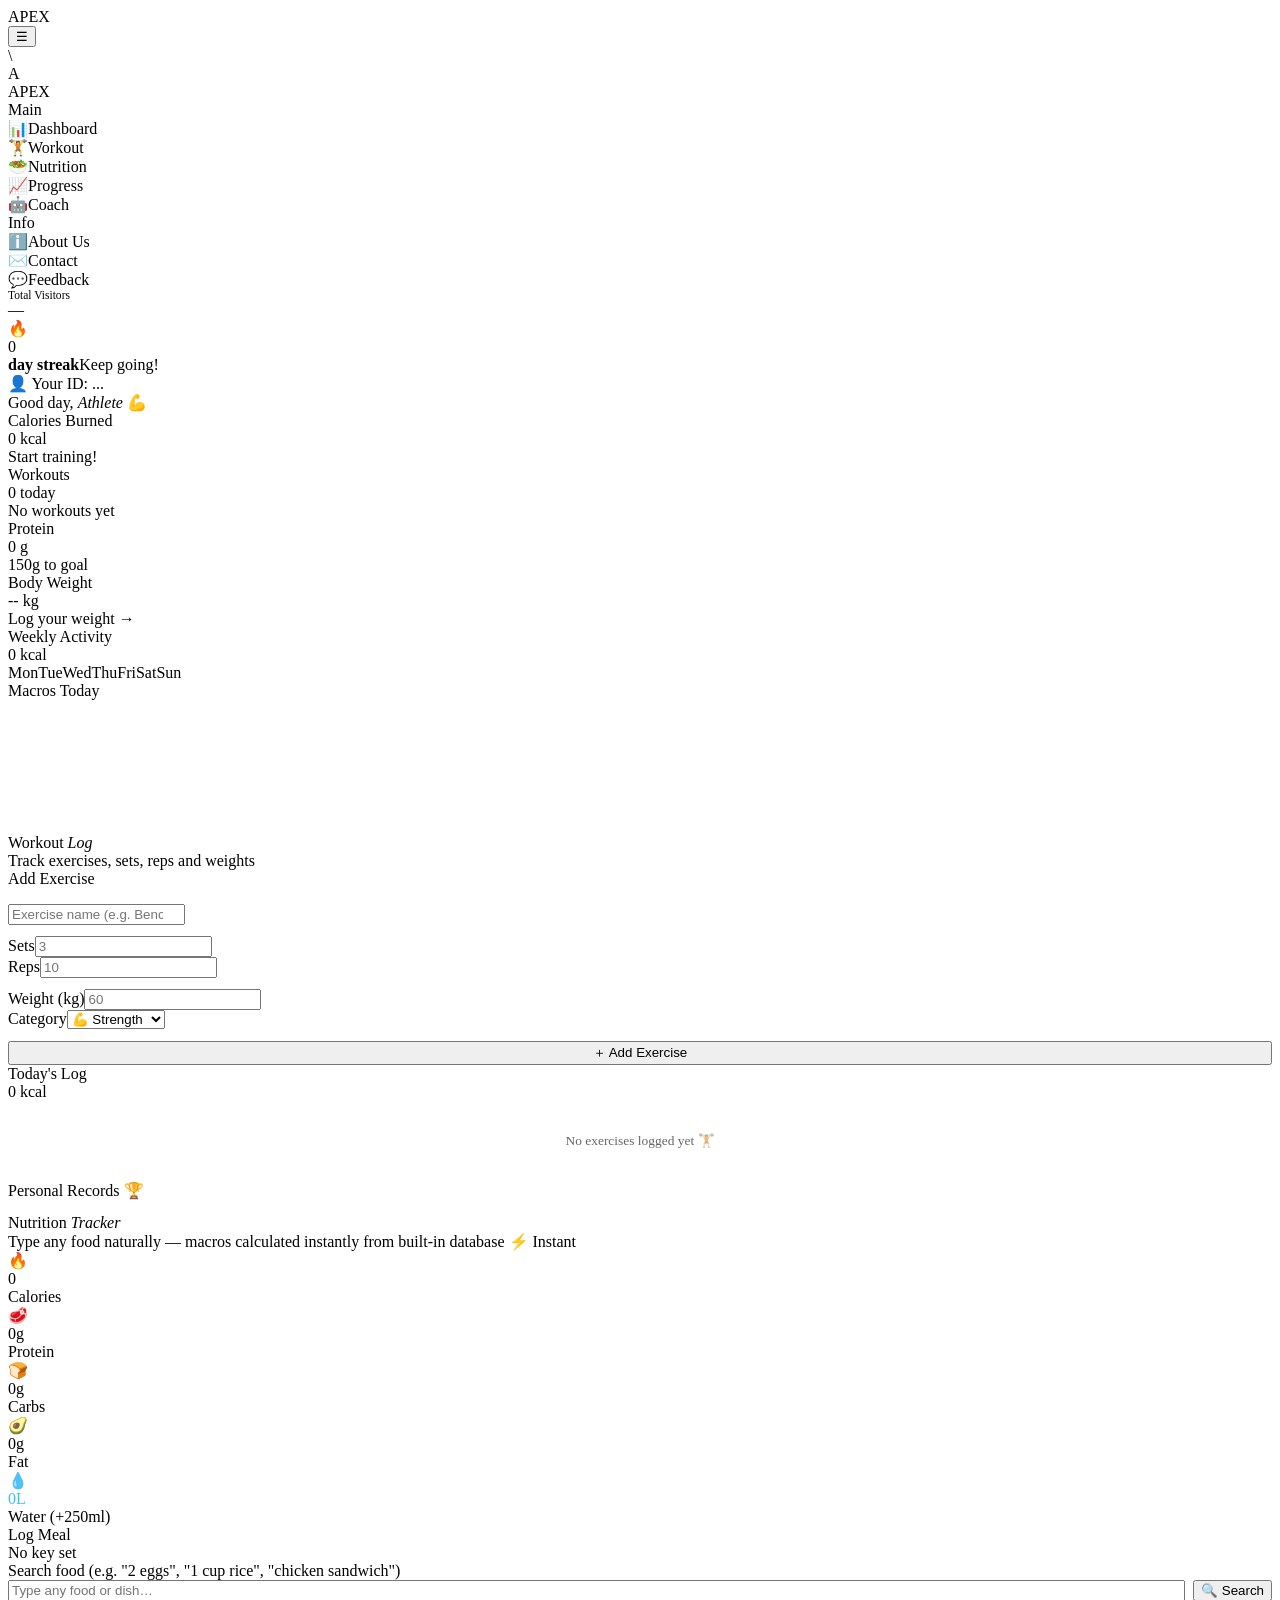
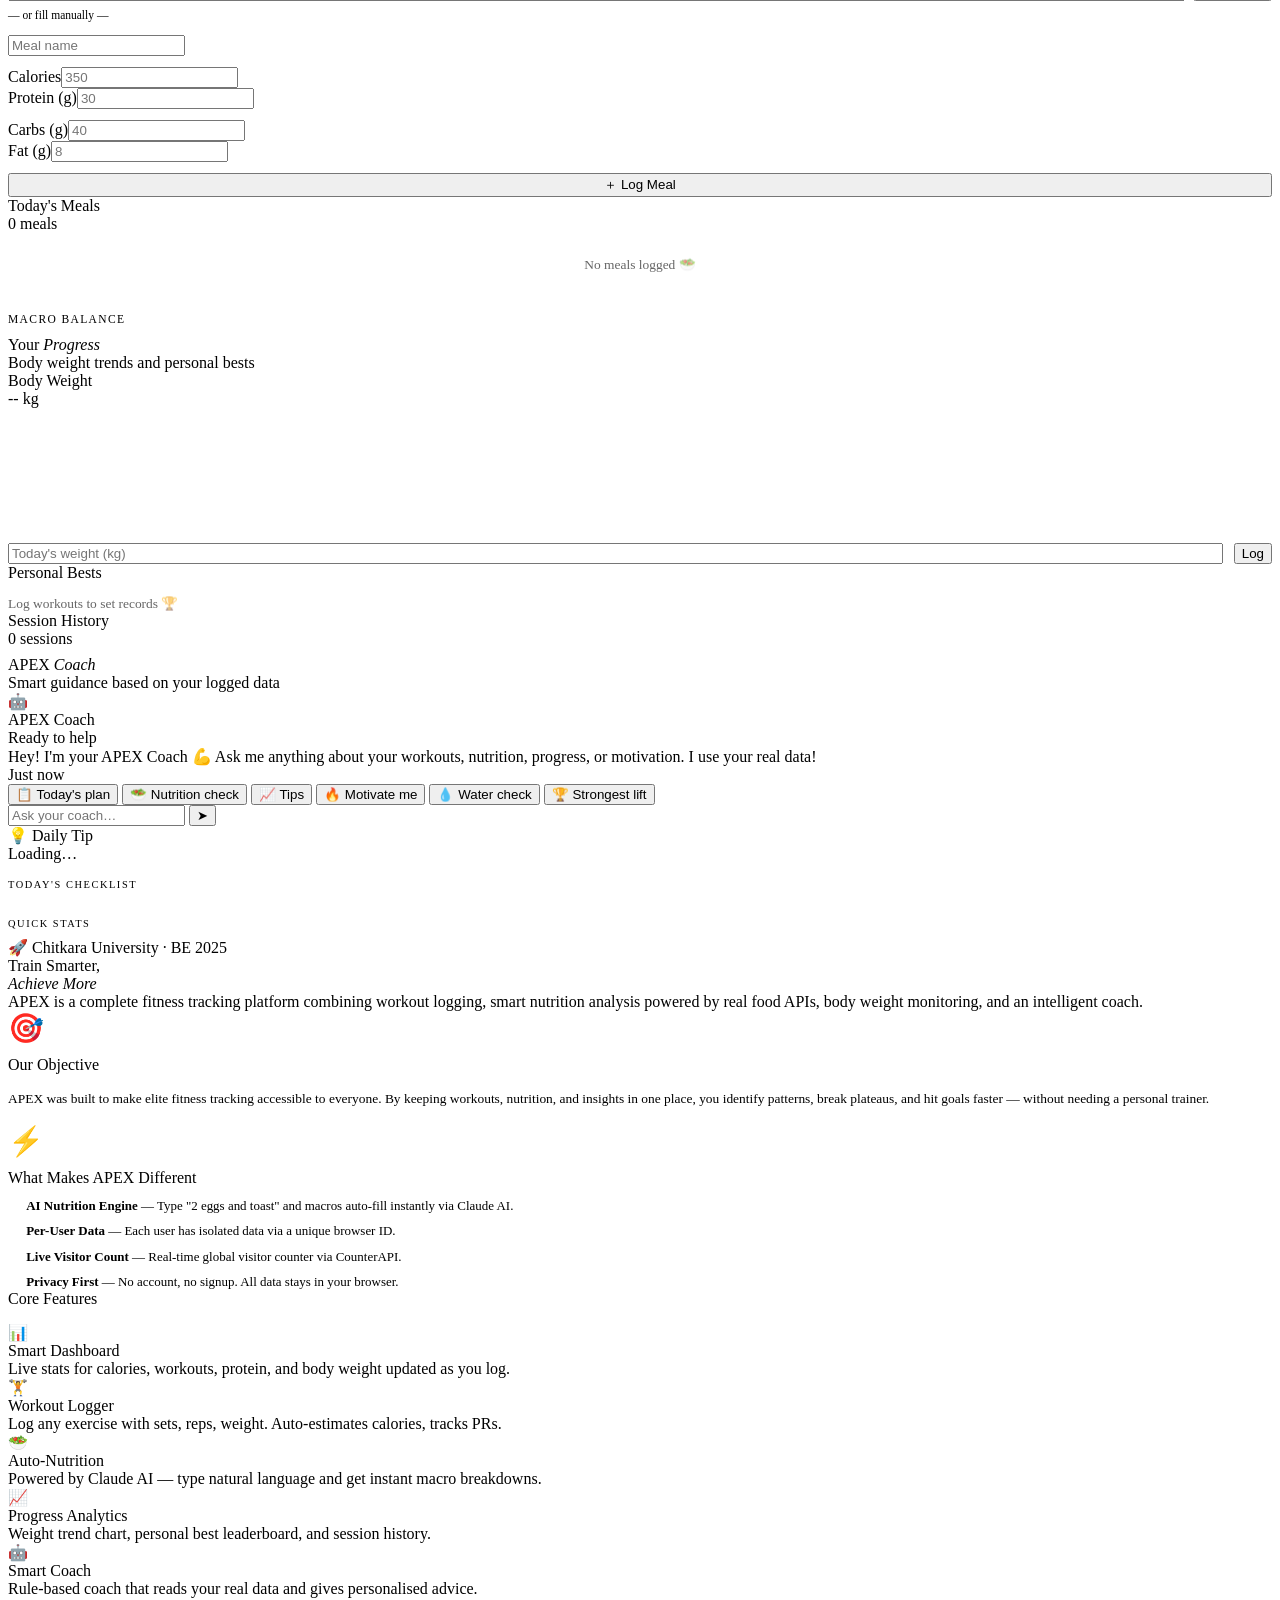
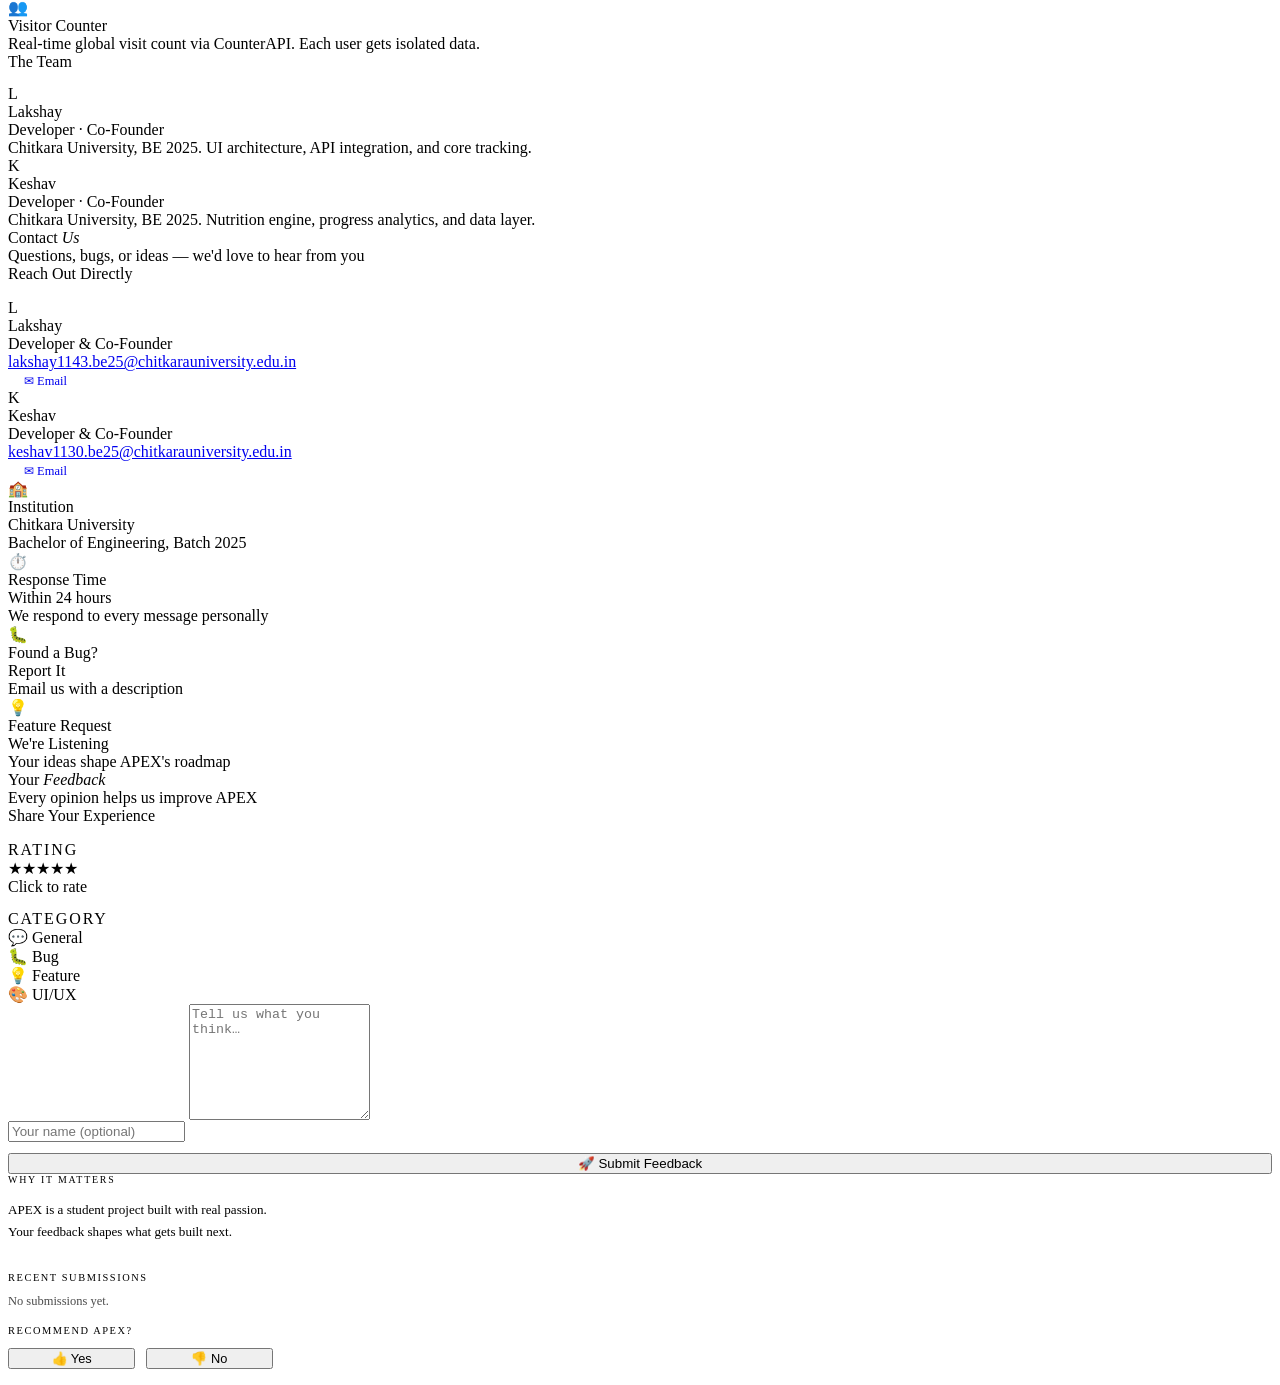
==== Apex.html @ 49a8b112 "Create Apex.html" ====
<!DOCTYPE html>
<html lang="en">

<head>
  <meta charset="UTF-8">
  <meta name="viewport" content="width=device-width,initial-scale=1.0">
  <title>APEX — Fitness Tracker</title>
  <link
    href="https://fonts.googleapis.com/css2?family=Syne:wght@700;800&family=Outfit:wght@300;400;500;600&display=swap"
    rel="stylesheet">
  <link rel="stylesheet" href="style.css"> 
</head>

<body>

  <div class="mob-bar">
    <div class="mob-logo">APEX</div>
    <button class="mob-btn" onclick="toggleSb()">☰</button>
  </div>
  <div class="overlay" id="overlay" onclick="toggleSb()"></div>

  <div class="app">
    <aside class="sb" id="sb">
      <div class="logo">
        \
        <div class="logo-box">A</div>
        <div class="logo-txt">APEX</div>
      </div>

      <div class="nav-grp">
        <div class="nav-lbl">Main</div>
        <div class="ni on" onclick="go('dash',this)"><span class="ni-ico">📊</span>Dashboard</div>
        <div class="ni" onclick="go('workout',this)"><span class="ni-ico">🏋️</span>Workout</div>
        <div class="ni" onclick="go('nutrition',this)"><span class="ni-ico">🥗</span>Nutrition</div>
        <div class="ni" onclick="go('progress',this)"><span class="ni-ico">📈</span>Progress</div>
        <div class="ni" onclick="go('coach',this)"><span class="ni-ico">🤖</span>Coach</div>
      </div>
      <div class="nav-grp">
        <div class="nav-lbl">Info</div>
        <div class="ni" onclick="go('about',this)"><span class="ni-ico">ℹ️</span>About Us</div>
        <div class="ni" onclick="go('contact',this)"><span class="ni-ico">✉️</span>Contact</div>
        <div class="ni" onclick="go('feedback',this)"><span class="ni-ico">💬</span>Feedback</div>
      </div>

      <div class="sb-footer">
        <!-- Visitor Counter -->
        <div class="vis-box">
          <div class="vis-dot"></div>
          <div style="flex:1;font-size:.72rem;">Total Visitors</div>
          <div class="vis-num" id="visCount">—</div>
        </div>
        <!-- Streak -->
        <div class="streak-box">
          <div>🔥</div>
          <div>
            <div class="streak-num" id="streakNum">0</div>
            <div class="streak-info"><strong>day streak</strong>Keep going!</div>
          </div>
        </div>
        <!-- User ID tag -->
        <div class="user-tag">👤 Your ID: <span id="userIdTag">...</span></div>
      </div>
    </aside>

    <main class="main">

      <!-- ═══════ DASHBOARD ═══════ -->
      <div class="page on" id="pg-dash">
        <div class="pg-title">Good day, <em>Athlete</em> 💪</div>
        <div class="pg-sub" id="dashDate"></div>
        <div class="stats4">
          <div class="sc">
            <div class="sc-lbl">Calories Burned</div>
            <div class="sc-val" id="sc-cal">0<span class="u"> kcal</span></div>
            <div class="sc-note" id="sc-cal-n">Start training!</div>
          </div>
          <div class="sc">
            <div class="sc-lbl">Workouts</div>
            <div class="sc-val" id="sc-wo">0<span class="u"> today</span></div>
            <div class="sc-note" id="sc-wo-n">No workouts yet</div>
          </div>
          <div class="sc">
            <div class="sc-lbl">Protein</div>
            <div class="sc-val" id="sc-prot">0<span class="u"> g</span></div>
            <div class="sc-note" id="sc-prot-n">150g to goal</div>
          </div>
          <div class="sc">
            <div class="sc-lbl">Body Weight</div>
            <div class="sc-val" id="sc-bw">--<span class="u"> kg</span></div>
            <div class="sc-note">Log your weight →</div>
          </div>
        </div>
        <div class="dash2">
          <div class="card">
            <div class="sec-hd">
              <div class="sec-title">Weekly Activity</div><span class="badge" id="weekTotal">0 kcal</span>
            </div>
            <div class="bars" id="weekBars"></div>
            <div class="day-row">
              <span>Mon</span><span>Tue</span><span>Wed</span><span>Thu</span><span>Fri</span><span>Sat</span><span>Sun</span>
            </div>
          </div>
          <div class="card">
            <div class="sec-title" style="margin-bottom:.75rem;">Macros Today</div>
            <div style="display:flex;justify-content:center;"><svg id="macroRing" width="110" height="110"
                viewBox="0 0 110 110"></svg></div>
            <div id="ringLabels" style="margin-top:.75rem;"></div>
          </div>
        </div>
      </div>

      <!-- ═══════ WORKOUT ═══════ -->
      <div class="page" id="pg-workout">
        <div class="pg-title">Workout <em>Log</em></div>
        <div class="pg-sub">Track exercises, sets, reps and weights</div>
        <div class="wg">
          <div class="card">
            <div class="sec-title" style="margin-bottom:1rem;">Add Exercise</div>
            <input class="inp" id="exName" placeholder="Exercise name (e.g. Bench Press)" list="exL"
              style="margin-bottom:.7rem;">
            <datalist id="exL">
              <option value="Bench Press">
              <option value="Squat">
              <option value="Deadlift">
              <option value="Pull-Up">
              <option value="Push-Up">
              <option value="Shoulder Press">
              <option value="Barbell Row">
              <option value="Running">
              <option value="Cycling">
              <option value="Plank">
            </datalist>
            <div class="g2" style="margin-bottom:.7rem;">
              <div><label class="lbl">Sets</label><input class="inp" id="exSets" type="number" placeholder="3" min="1">
              </div>
              <div><label class="lbl">Reps</label><input class="inp" id="exReps" type="number" placeholder="10" min="1">
              </div>
            </div>
            <div class="g2" style="margin-bottom:.7rem;">
              <div><label class="lbl">Weight (kg)</label><input class="inp" id="exWt" type="number" placeholder="60"
                  min="0" step=".5"></div>
              <div><label class="lbl">Category</label><select class="inp" id="exCat">
                  <option>💪 Strength</option>
                  <option>🏃 Cardio</option>
                  <option>🧘 Flexibility</option>
                  <option>⚡ HIIT</option>
                </select></div>
            </div>
            <button class="btn" onclick="addEx()" style="width:100%;justify-content:center;">＋ Add Exercise</button>
          </div>
          <div class="card">
            <div class="sec-hd">
              <div class="sec-title">Today's Log</div><span class="badge" id="calBurn">0 kcal</span>
            </div>
            <div id="exList">
              <div style="color:var(--mut);font-size:.84rem;text-align:center;padding:2rem 0;opacity:.6;">No exercises
                logged yet 🏋️</div>
            </div>
          </div>
        </div>
        <div class="card">
          <div class="sec-title" style="margin-bottom:.875rem;">Personal Records 🏆</div>
          <div id="prGrid" style="display:grid;grid-template-columns:repeat(auto-fill,minmax(130px,1fr));gap:.7rem;">
          </div>
        </div>
      </div>

      <!-- ═══════ NUTRITION ═══════ -->
      <div class="page" id="pg-nutrition">
        <div class="pg-title">Nutrition <em>Tracker</em></div>
        <div class="pg-sub">Type any food naturally — macros calculated instantly from built-in database <span class="api-badge">⚡ Instant</span></div>



        <div class="nut5">
          <div class="nc">
            <div class="nc-ico">🔥</div>
            <div class="nc-v" id="nutCal" style="color:var(--amb);">0</div>
            <div class="nc-l">Calories</div>
          </div>
          <div class="nc">
            <div class="nc-ico">🥩</div>
            <div class="nc-v" id="nutProt" style="color:var(--grn);">0g</div>
            <div class="nc-l">Protein</div>
          </div>
          <div class="nc">
            <div class="nc-ico">🍞</div>
            <div class="nc-v" id="nutCarb" style="color:var(--ora);">0g</div>
            <div class="nc-l">Carbs</div>
          </div>
          <div class="nc">
            <div class="nc-ico">🥑</div>
            <div class="nc-v" id="nutFat" style="color:var(--amb);">0g</div>
            <div class="nc-l">Fat</div>
          </div>
          <div class="nc" style="cursor:pointer;" onclick="addWater()">
            <div class="nc-ico">💧</div>
            <div class="nc-v" id="nutWater" style="color:#38bdf8;">0L</div>
            <div class="nc-l">Water (+250ml)</div>
          </div>
        </div>

        <div class="ng2">
          <div class="card">
            <div class="sec-hd">
              <div class="sec-title">Log Meal</div><span class="badge" id="nutApiStatus">No key set</span>
            </div>

            <!-- Food search (uses API) -->
            <div class="food-search-box">
              <label class="lbl">Search food (e.g. "2 eggs", "1 cup rice", "chicken sandwich")</label>
              <div style="display:flex;gap:.5rem;">
                <input class="inp" id="foodQuery" placeholder="Type any food or dish…"
                  onkeydown="if(event.key==='Enter')searchFood()" style="flex:1;">
                <button class="btn" id="searchBtn" onclick="searchFood()" style="white-space:nowrap;">🔍 Search</button>
              </div>
              <div class="food-results" id="foodResults"></div>
            </div>

            <div style="font-size:.72rem;color:var(--mut);margin:.5rem 0 .875rem;">— or fill manually —</div>

            <input class="inp" id="mealName" placeholder="Meal name" style="margin-bottom:.7rem;" list="mealL">
            <datalist id="mealL">
              <option value="Chicken & Rice">
              <option value="Oatmeal">
              <option value="Protein Shake">
              <option value="Eggs & Toast">
              <option value="Salad">
            </datalist>
            <div class="g2" style="margin-bottom:.7rem;">
              <div><label class="lbl">Calories</label><input class="inp" id="mealCal" type="number" placeholder="350">
              </div>
              <div><label class="lbl">Protein (g)</label><input class="inp" id="mealProt" type="number"
                  placeholder="30"></div>
            </div>
            <div class="g2" style="margin-bottom:.7rem;">
              <div><label class="lbl">Carbs (g)</label><input class="inp" id="mealCarb" type="number" placeholder="40">
              </div>
              <div><label class="lbl">Fat (g)</label><input class="inp" id="mealFat" type="number" placeholder="8">
              </div>
            </div>
            <button class="btn" onclick="addMeal()" style="width:100%;justify-content:center;">＋ Log Meal</button>
          </div>

          <div class="card">
            <div class="sec-hd">
              <div class="sec-title">Today's Meals</div><span class="badge" id="mealCount">0 meals</span>
            </div>
            <div id="mealList">
              <div style="color:var(--mut);font-size:.84rem;opacity:.6;text-align:center;padding:1.5rem 0;">No meals
                logged 🥗</div>
            </div>
            <div style="margin-top:1rem;">
              <div
                style="font-size:.72rem;color:var(--mut);text-transform:uppercase;letter-spacing:.12em;margin-bottom:.65rem;">
                Macro Balance</div>
              <div id="macroBars"></div>
            </div>
          </div>
        </div>
      </div>

      <!-- ═══════ PROGRESS ═══════ -->
      <div class="page" id="pg-progress">
        <div class="pg-title">Your <em>Progress</em></div>
        <div class="pg-sub">Body weight trends and personal bests</div>
        <div class="pg2">
          <div class="card">
            <div class="sec-hd">
              <div class="sec-title">Body Weight</div><span class="badge" id="bwBadge">-- kg</span>
            </div>
            <svg id="wSvg" viewBox="0 0 360 120" style="width:100%;height:120px;" preserveAspectRatio="none"></svg>
            <div style="display:flex;gap:.7rem;margin-top:.7rem;">
              <input class="inp" id="bwInp" type="number" placeholder="Today's weight (kg)" step=".1" min="30" max="300"
                style="flex:1;">
              <button class="btn" onclick="logW()">Log</button>
            </div>
          </div>
          <div class="card">
            <div class="sec-title" style="margin-bottom:.875rem;">Personal Bests</div>
            <div id="pbList">
              <div style="color:var(--mut);font-size:.84rem;opacity:.6;">Log workouts to set records 🏆</div>
            </div>
          </div>
        </div>
        <div class="card">
          <div class="sec-hd">
            <div class="sec-title">Session History</div><span class="badge" id="totalSess">0 sessions</span>
          </div>
          <div id="sessGrid"
            style="display:grid;grid-template-columns:repeat(auto-fill,minmax(105px,1fr));gap:.7rem;margin-top:.5rem;">
          </div>
        </div>
      </div>

      <!-- ═══════ COACH ═══════ -->
      <div class="page" id="pg-coach">
        <div class="pg-title">APEX <em>Coach</em></div>
        <div class="pg-sub">Smart guidance based on your logged data</div>
        <div class="coach-wrap">
          <div class="chat-box">
            <div class="chat-hd">
              <div class="ai-av">🤖</div>
              <div>
                <div class="ai-nm">APEX Coach</div>
                <div class="ai-st">Ready to help</div>
              </div>
            </div>
            <div class="chat-msgs" id="chatMsgs">
              <div class="msg a">
                <div class="bub">Hey! I'm your APEX Coach 💪 Ask me anything about your workouts, nutrition, progress,
                  or motivation. I use your real data!</div>
                <div class="msg-t">Just now</div>
              </div>
            </div>
            <div class="qps">
              <button class="qp" onclick="ask('Give me a workout plan for today')">📋 Today's plan</button>
              <button class="qp" onclick="ask('How is my nutrition today?')">🥗 Nutrition check</button>
              <button class="qp" onclick="ask('How can I improve my progress?')">📈 Tips</button>
              <button class="qp" onclick="ask('Motivate me!')">🔥 Motivate me</button>
              <button class="qp" onclick="ask('Am I drinking enough water?')">💧 Water check</button>
              <button class="qp" onclick="ask('What is my strongest exercise?')">🏆 Strongest lift</button>
            </div>
            <div class="chat-inp-row">
              <input id="chatInp" placeholder="Ask your coach…" onkeydown="if(event.key==='Enter')ask()">
              <button class="send-btn" onclick="ask()">➤</button>
            </div>
          </div>
          <div style="display:flex;flex-direction:column;gap:1rem;">
            <div class="tip-card">
              <div class="tip-lbl">💡 Daily Tip</div>
              <div class="tip-txt" id="dailyTip">Loading…</div>
            </div>
            <div class="card">
              <div
                style="font-size:.65rem;letter-spacing:.15em;color:var(--mut);text-transform:uppercase;margin-bottom:.75rem;">
                Today's Checklist</div>
              <div id="checks"></div>
            </div>
            <div class="card-sm">
              <div
                style="font-size:.65rem;letter-spacing:.15em;color:var(--mut);text-transform:uppercase;margin-bottom:.55rem;">
                Quick Stats</div>
              <div id="quickStats" style="font-size:.77rem;color:var(--mut);line-height:2.1;"></div>
            </div>
          </div>
        </div>
      </div>

      <!-- ═══════ ABOUT ═══════ -->
      <div class="page" id="pg-about">
        <div class="ah">
          <div class="ah-tag">🚀 Chitkara University · BE 2025</div>
          <div class="ah-title">Train Smarter,<br><em>Achieve More</em></div>
          <div class="ah-sub">APEX is a complete fitness tracking platform combining workout logging, smart nutrition
            analysis powered by real food APIs, body weight monitoring, and an intelligent coach.</div>
        </div>
        <div class="ab2">
          <div class="card">
            <div style="font-size:1.8rem;margin-bottom:.7rem;">🎯</div>
            <div class="sec-title" style="margin-bottom:.65rem;">Our Objective</div>
            <p style="font-size:.84rem;color:var(--mut);line-height:1.75;">APEX was built to make elite fitness tracking
              accessible to everyone. By keeping workouts, nutrition, and insights in one place, you identify patterns,
              break plateaus, and hit goals faster — without needing a personal trainer.</p>
          </div>
          <div class="card">
            <div style="font-size:1.8rem;margin-bottom:.7rem;">⚡</div>
            <div class="sec-title" style="margin-bottom:.65rem;">What Makes APEX Different</div>
            <div style="display:flex;flex-direction:column;gap:.6rem;">
              <div style="display:flex;gap:.7rem;font-size:.81rem;color:var(--mut);align-items:flex-start;">
                <div
                  style="width:7px;height:7px;border-radius:50%;background:var(--ora);margin-top:.38rem;flex-shrink:0;">
                </div>
                <div><strong style="color:var(--txt);">AI Nutrition Engine</strong> — Type "2 eggs and toast" and macros auto-fill instantly via Claude AI.</div>
              </div>
              <div style="display:flex;gap:.7rem;font-size:.81rem;color:var(--mut);align-items:flex-start;">
                <div
                  style="width:7px;height:7px;border-radius:50%;background:var(--ora);margin-top:.38rem;flex-shrink:0;">
                </div>
                <div><strong style="color:var(--txt);">Per-User Data</strong> — Each user has isolated data via a unique
                  browser ID.</div>
              </div>
              <div style="display:flex;gap:.7rem;font-size:.81rem;color:var(--mut);align-items:flex-start;">
                <div
                  style="width:7px;height:7px;border-radius:50%;background:var(--ora);margin-top:.38rem;flex-shrink:0;">
                </div>
                <div><strong style="color:var(--txt);">Live Visitor Count</strong> — Real-time global visitor counter
                  via CounterAPI.</div>
              </div>
              <div style="display:flex;gap:.7rem;font-size:.81rem;color:var(--mut);align-items:flex-start;">
                <div
                  style="width:7px;height:7px;border-radius:50%;background:var(--ora);margin-top:.38rem;flex-shrink:0;">
                </div>
                <div><strong style="color:var(--txt);">Privacy First</strong> — No account, no signup. All data stays in
                  your browser.</div>
              </div>
            </div>
          </div>
        </div>
        <div class="sec-title" style="margin-bottom:.9rem;">Core Features</div>
        <div class="feat6">
          <div class="fc">
            <div class="fc-ico">📊</div>
            <div class="fc-ttl">Smart Dashboard</div>
            <div class="fc-dsc">Live stats for calories, workouts, protein, and body weight updated as you log.</div>
          </div>
          <div class="fc">
            <div class="fc-ico">🏋️</div>
            <div class="fc-ttl">Workout Logger</div>
            <div class="fc-dsc">Log any exercise with sets, reps, weight. Auto-estimates calories, tracks PRs.</div>
          </div>
          <div class="fc">
            <div class="fc-ico">🥗</div>
            <div class="fc-ttl">Auto-Nutrition</div>
            <div class="fc-dsc">Powered by Claude AI — type natural language and get instant macro breakdowns.</div>
          </div>
          <div class="fc">
            <div class="fc-ico">📈</div>
            <div class="fc-ttl">Progress Analytics</div>
            <div class="fc-dsc">Weight trend chart, personal best leaderboard, and session history.</div>
          </div>
          <div class="fc">
            <div class="fc-ico">🤖</div>
            <div class="fc-ttl">Smart Coach</div>
            <div class="fc-dsc">Rule-based coach that reads your real data and gives personalised advice.</div>
          </div>
          <div class="fc">
            <div class="fc-ico">👥</div>
            <div class="fc-ttl">Visitor Counter</div>
            <div class="fc-dsc">Real-time global visit count via CounterAPI. Each user gets isolated data.</div>
          </div>
        </div>
        <div class="sec-title" style="margin-bottom:.9rem;">The Team</div>
        <div class="team2">
          <div class="tc">
            <div class="tc-av" style="background:var(--ora);">L</div>
            <div class="tc-nm">Lakshay</div>
            <div class="tc-role">Developer · Co-Founder</div>
            <div class="tc-desc">Chitkara University, BE 2025. UI architecture, API integration, and core tracking.
            </div>
          </div>
          <div class="tc">
            <div class="tc-av" style="background:var(--blu);">K</div>
            <div class="tc-nm">Keshav</div>
            <div class="tc-role">Developer · Co-Founder</div>
            <div class="tc-desc">Chitkara University, BE 2025. Nutrition engine, progress analytics, and data layer.
            </div>
          </div>
        </div>
      </div>

      <!-- ═══════ CONTACT ═══════ -->
      <div class="page" id="pg-contact">
        <div class="pg-title">Contact <em>Us</em></div>
        <div class="pg-sub">Questions, bugs, or ideas — we'd love to hear from you</div>
        <div class="cg">
          <div class="card">
            <div class="sec-title" style="margin-bottom:1rem;">Reach Out Directly</div>
            <div class="cperson">
              <div class="c-av" style="background:var(--ora);">L</div>
              <div style="flex:1;">
                <div class="c-nm">Lakshay</div>
                <div class="c-role">Developer & Co-Founder</div><a class="c-mail"
                  href="mailto:lakshay1143.be25@chitkarauniversity.edu.in">lakshay1143.be25@chitkarauniversity.edu.in</a>
              </div>
              <a class="btn" href="mailto:lakshay1143.be25@chitkarauniversity.edu.in"
                style="text-decoration:none;font-size:.78rem;padding:.55rem 1rem;">✉ Email</a>
            </div>
            <div class="cperson">
              <div class="c-av" style="background:var(--blu);">K</div>
              <div style="flex:1;">
                <div class="c-nm">Keshav</div>
                <div class="c-role">Developer & Co-Founder</div><a class="c-mail"
                  href="mailto:keshav1130.be25@chitkarauniversity.edu.in">keshav1130.be25@chitkarauniversity.edu.in</a>
              </div>
              <a class="btn" href="mailto:keshav1130.be25@chitkarauniversity.edu.in"
                style="text-decoration:none;font-size:.78rem;padding:.55rem 1rem;">✉ Email</a>
            </div>
          </div>
          <div>
            <div class="ci-row">
              <div class="ci-ico">🏫</div>
              <div>
                <div class="ci-lbl">Institution</div>
                <div class="ci-val">Chitkara University</div>
                <div class="ci-sub">Bachelor of Engineering, Batch 2025</div>
              </div>
            </div>
            <div class="ci-row">
              <div class="ci-ico">⏱️</div>
              <div>
                <div class="ci-lbl">Response Time</div>
                <div class="ci-val">Within 24 hours</div>
                <div class="ci-sub">We respond to every message personally</div>
              </div>
            </div>
            <div class="ci-row">
              <div class="ci-ico">🐛</div>
              <div>
                <div class="ci-lbl">Found a Bug?</div>
                <div class="ci-val">Report It</div>
                <div class="ci-sub">Email us with a description</div>
              </div>
            </div>
            <div class="ci-row">
              <div class="ci-ico">💡</div>
              <div>
                <div class="ci-lbl">Feature Request</div>
                <div class="ci-val">We're Listening</div>
                <div class="ci-sub">Your ideas shape APEX's roadmap</div>
              </div>
            </div>
          </div>
        </div>
      </div>

      <!-- ═══════ FEEDBACK ═══════ -->
      <div class="page" id="pg-feedback">
        <div class="pg-title">Your <em>Feedback</em></div>
        <div class="pg-sub">Every opinion helps us improve APEX</div>
        <div class="fbl">
          <div class="card" style="flex:1;">
            <div class="sec-title" style="margin-bottom:1rem;">Share Your Experience</div>
            <label class="lbl" style="letter-spacing:.12em;text-transform:uppercase;">Rating</label>
            <div class="stars" id="starRow"><span class="star" onclick="rate(1)" data-v="1">★</span><span class="star"
                onclick="rate(2)" data-v="2">★</span><span class="star" onclick="rate(3)" data-v="3">★</span><span
                class="star" onclick="rate(4)" data-v="4">★</span><span class="star" onclick="rate(5)"
                data-v="5">★</span></div>
            <div class="s-lbl" id="rateLbl">Click to rate</div>
            <div style="height:.875rem;"></div>
            <label class="lbl" style="letter-spacing:.12em;text-transform:uppercase;">Category</label>
            <div class="chips" id="catChips">
              <div class="chip on" onclick="pickCat(this,'General')">💬 General</div>
              <div class="chip" onclick="pickCat(this,'Bug')">🐛 Bug</div>
              <div class="chip" onclick="pickCat(this,'Feature')">💡 Feature</div>
              <div class="chip" onclick="pickCat(this,'UI/UX')">🎨 UI/UX</div>
            </div>
            <input class="inp" id="fbName" placeholder="Your name (optional)" style="margin-bottom:.7rem;">
            <textarea class="inp" id="fbMsg" placeholder="Tell us what you think…"
              style="height:110px;resize:vertical;margin-bottom:1rem;"></textarea>
            <button class="btn" onclick="submitFb()" style="width:100%;justify-content:center;">🚀 Submit
              Feedback</button>
          </div>
          <div style="display:flex;flex-direction:column;gap:1rem;width:265px;flex-shrink:0;">
            <div class="card" style="background:var(--ora2);border-color:var(--ora3);">
              <div
                style="font-size:.62rem;letter-spacing:.18em;color:var(--ora);text-transform:uppercase;margin-bottom:.45rem;">
                Why It Matters</div>
              <p style="font-size:.82rem;line-height:1.7;color:var(--txt);">APEX is a student project built with real
                passion. Your feedback shapes what gets built next.</p>
            </div>
            <div class="card">
              <div
                style="font-size:.65rem;letter-spacing:.15em;color:var(--mut);text-transform:uppercase;margin-bottom:.7rem;">
                Recent Submissions</div>
              <div id="fbLog">
                <div style="color:var(--mut);font-size:.78rem;opacity:.7;">No submissions yet.</div>
              </div>
            </div>
            <div class="card">
              <div
                style="font-size:.65rem;letter-spacing:.15em;color:var(--mut);text-transform:uppercase;margin-bottom:.7rem;">
                Recommend APEX?</div>
              <div style="display:flex;gap:.65rem;"><button class="btn"
                  style="flex:1;justify-content:center;font-size:.8rem;" onclick="poll('y')">👍 Yes</button><button
                  class="btn-ghost" style="flex:1;font-size:.8rem;" onclick="poll('n')">👎 No</button></div>
              <div id="pollRes" style="margin-top:.55rem;font-size:.74rem;color:var(--mut);text-align:center;"></div>
            </div>
          </div>
        </div>
      </div>

    </main>
  </div>

  <div class="toast" id="toast"></div>

  <script src="finalproject.js"></script>
</body>

                </html>
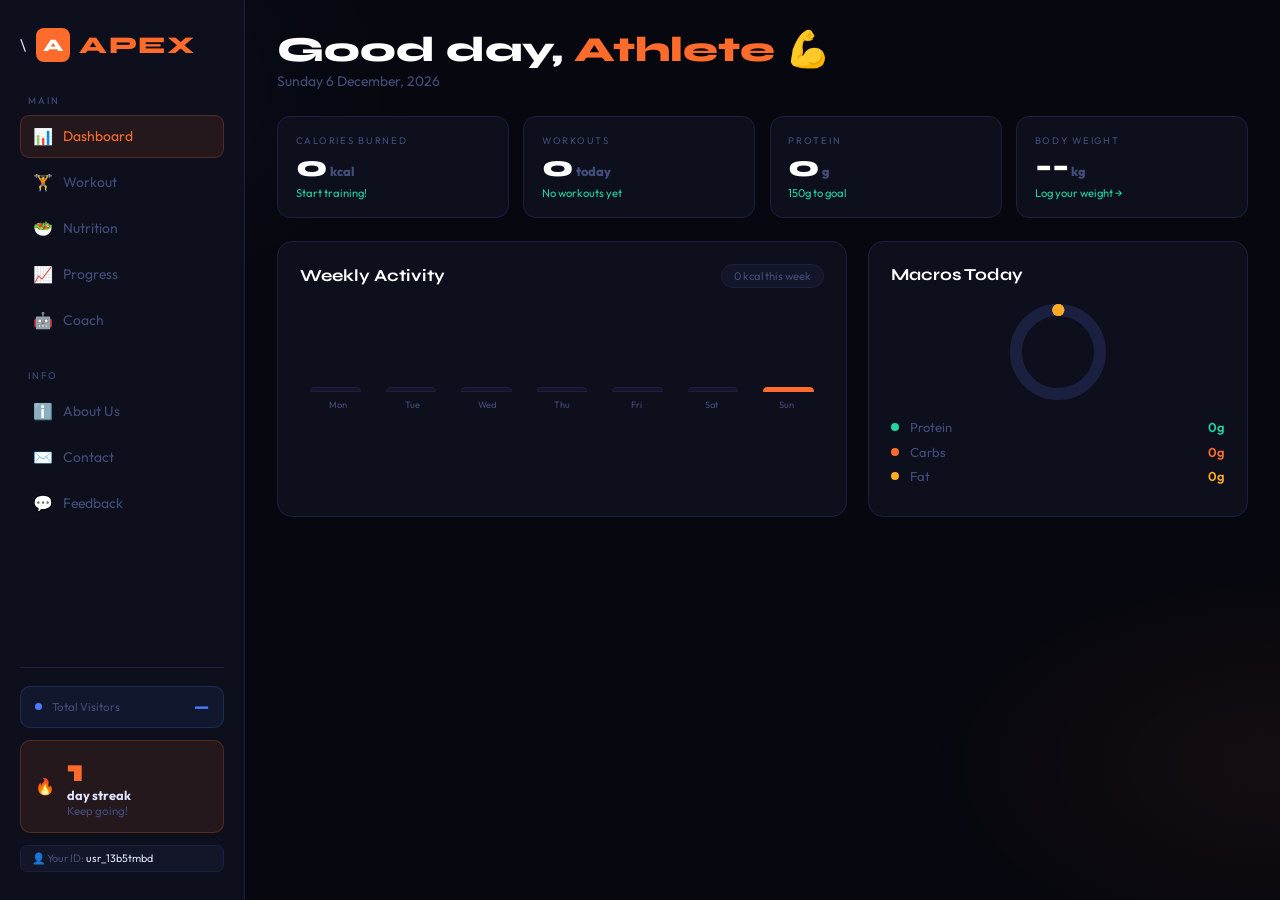
==== commit 5c0b12db: "Update Apex.html" ====
--- a/Apex.html
+++ b/Apex.html
@@ -8,7 +8,7 @@
   <link
     href="https://fonts.googleapis.com/css2?family=Syne:wght@700;800&family=Outfit:wght@300;400;500;600&display=swap"
     rel="stylesheet">
-  <link rel="stylesheet" href="style.css"> 
+  <link rel="stylesheet" href="Apex.css"> 
 </head>
 
 <body>
@@ -575,7 +575,7 @@
 
   <div class="toast" id="toast"></div>
 
-  <script src="finalproject.js"></script>
+  <script src="Apex.js"></script>
 </body>
 
                 </html>
--- a/Apex.css
+++ b/Apex.css
@@ -0,0 +1,1574 @@
+  
+    :root {
+      --bg: #07080f;
+      --s1: #0d0f1c;
+      --s2: #131628;
+      --bdr: #1c2040;
+      --ora: #ff6b2b;
+      --ora2: rgba(255, 107, 43, .1);
+      --ora3: rgba(255, 107, 43, .22);
+      --blu: #4a7cff;
+      --grn: #1fd6a0;
+      --red: #ff3d5a;
+      --amb: #ffaa22;
+      --txt: #dce4ff;
+      --mut: #434d7a;
+      --wht: #fff;
+    }
+
+    * {
+      box-sizing: border-box;
+      margin: 0;
+      padding: 0;
+    }
+
+    html {
+      scroll-behavior: smooth;
+    }
+
+    body {
+      background: var(--bg);
+      color: var(--txt);
+      font-family: 'Outfit', sans-serif;
+      min-height: 100vh;
+      overflow-x: hidden;
+    }
+
+    body::before {
+      content: '';
+      position: fixed;
+      inset: 0;
+      background: radial-gradient(ellipse 60% 50% at 0% 10%, rgba(74, 124, 255, .06), transparent 55%), radial-gradient(ellipse 50% 40% at 100% 85%, rgba(255, 107, 43, .06), transparent 55%);
+      pointer-events: none;
+      z-index: 0;
+    }
+
+    .app {
+      position: relative;
+      z-index: 1;
+      display: grid;
+      grid-template-columns: 245px 1fr;
+      min-height: 100vh;
+    }
+
+    @media(max-width:860px) {
+      .app {
+        grid-template-columns: 1fr;
+      }
+    }
+
+    .sb {
+      background: var(--s1);
+      border-right: 1px solid var(--bdr);
+      padding: 1.75rem 1.25rem;
+      display: flex;
+      flex-direction: column;
+      position: sticky;
+      top: 0;
+      height: 100vh;
+      overflow-y: auto;
+    }
+
+    .logo {
+      display: flex;
+      align-items: center;
+      gap: .6rem;
+      margin-bottom: 2rem;
+    }
+
+    .logo-box {
+      width: 34px;
+      height: 34px;
+      background: var(--ora);
+      border-radius: 8px;
+      display: flex;
+      align-items: center;
+      justify-content: center;
+      font-family: 'Syne';
+      font-size: 1.1rem;
+      font-weight: 800;
+      color: #fff;
+    }
+
+    .logo-txt {
+      font-family: 'Syne';
+      font-size: 1.5rem;
+      font-weight: 800;
+      color: var(--ora);
+      letter-spacing: .06em;
+    }
+
+    .nav-grp {
+      margin-bottom: 1.5rem;
+    }
+
+    .nav-lbl {
+      font-size: .6rem;
+      letter-spacing: .22em;
+      color: var(--mut);
+      text-transform: uppercase;
+      margin-bottom: .55rem;
+      padding-left: .5rem;
+    }
+
+    .ni {
+      display: flex;
+      align-items: center;
+      gap: .65rem;
+      padding: .65rem .75rem;
+      border-radius: 9px;
+      cursor: pointer;
+      transition: .18s;
+      font-size: .87rem;
+      color: var(--mut);
+      border: 1px solid transparent;
+      margin-bottom: .2rem;
+    }
+
+    .ni:hover {
+      background: var(--ora2);
+      color: var(--txt);
+    }
+
+    .ni.on {
+      background: var(--ora2);
+      color: var(--ora);
+      border-color: var(--ora3);
+    }
+
+    .ni-ico {
+      font-size: 1rem;
+      width: 20px;
+      text-align: center;
+    }
+
+    .sb-footer {
+      margin-top: auto;
+      padding-top: 1.1rem;
+      border-top: 1px solid var(--bdr);
+      display: flex;
+      flex-direction: column;
+      gap: .75rem;
+    }
+
+    .streak-box {
+      background: var(--ora2);
+      border: 1px solid var(--ora3);
+      border-radius: 10px;
+      padding: .875rem;
+      display: flex;
+      align-items: center;
+      gap: .75rem;
+    }
+
+    .streak-num {
+      font-family: 'Syne';
+      font-size: 2rem;
+      font-weight: 800;
+      color: var(--ora);
+      line-height: 1;
+    }
+
+    .streak-info {
+      font-size: .72rem;
+      color: var(--mut);
+    }
+
+    .streak-info strong {
+      color: var(--txt);
+      display: block;
+      font-size: .8rem;
+    }
+
+    /* visitor counter pill */
+    .vis-box {
+      background: rgba(74, 124, 255, .08);
+      border: 1px solid rgba(74, 124, 255, .2);
+      border-radius: 10px;
+      padding: .65rem .875rem;
+      display: flex;
+      align-items: center;
+      gap: .6rem;
+      font-size: .78rem;
+      color: var(--mut);
+    }
+
+    .vis-dot {
+      width: 7px;
+      height: 7px;
+      border-radius: 50%;
+      background: var(--blu);
+      animation: bl 1.5s infinite;
+      flex-shrink: 0;
+    }
+
+    .vis-num {
+      font-family: 'Syne';
+      font-size: 1rem;
+      font-weight: 800;
+      color: var(--blu);
+    }
+
+    @keyframes bl {
+
+      0%,
+      100% {
+        opacity: 1
+      }
+
+      50% {
+        opacity: .2
+      }
+    }
+
+    /* user tag */
+    .user-tag {
+      font-size: .67rem;
+      color: var(--mut);
+      background: var(--s2);
+      border: 1px solid var(--bdr);
+      border-radius: 7px;
+      padding: .35rem .7rem;
+      word-break: break-all;
+    }
+
+    .user-tag span {
+      color: var(--txt);
+    }
+
+    .mob-bar {
+      display: none;
+      position: fixed;
+      top: 0;
+      left: 0;
+      right: 0;
+      z-index: 50;
+      background: rgba(7, 8, 15, .9);
+      backdrop-filter: blur(12px);
+      border-bottom: 1px solid var(--bdr);
+      padding: .75rem 1.25rem;
+      align-items: center;
+      justify-content: space-between;
+    }
+
+    .mob-logo {
+      font-family: 'Syne';
+      font-size: 1.3rem;
+      font-weight: 800;
+      color: var(--ora);
+    }
+
+    .mob-btn {
+      background: none;
+      border: 1px solid var(--bdr);
+      color: var(--txt);
+      padding: 5px 11px;
+      border-radius: 7px;
+      cursor: pointer;
+      font-size: .95rem;
+    }
+
+    .overlay {
+      display: none;
+      position: fixed;
+      inset: 0;
+      background: rgba(0, 0, 0, .55);
+      z-index: 45;
+    }
+
+    .overlay.show {
+      display: block;
+    }
+
+    @media(max-width:860px) {
+      .mob-bar {
+        display: flex;
+      }
+
+      .sb {
+        position: fixed;
+        left: -245px;
+        top: 0;
+        height: 100vh;
+        z-index: 50;
+        transition: left .25s;
+      }
+
+      .sb.open {
+        left: 0;
+      }
+
+      .main {
+        padding-top: 56px;
+      }
+
+      .app {
+        grid-template-columns: 1fr;
+      }
+    }
+
+    .main {
+      padding: 2rem;
+      overflow-y: auto;
+    }
+
+    @media(max-width:580px) {
+      .main {
+        padding: 1rem;
+      }
+    }
+
+    .page {
+      display: none;
+      animation: up .3s ease both;
+    }
+
+    .page.on {
+      display: block;
+    }
+
+    @keyframes up {
+      from {
+        opacity: 0;
+        transform: translateY(12px)
+      }
+
+      to {
+        opacity: 1;
+        transform: translateY(0)
+      }
+    }
+
+    .card {
+      background: var(--s1);
+      border: 1px solid var(--bdr);
+      border-radius: 15px;
+      padding: 1.4rem;
+    }
+
+    .card-sm {
+      background: var(--s2);
+      border: 1px solid var(--bdr);
+      border-radius: 11px;
+      padding: .95rem;
+    }
+
+    .pg-title {
+      font-family: 'Syne';
+      font-size: 2.2rem;
+      font-weight: 800;
+      color: var(--wht);
+      line-height: 1.05;
+      margin-bottom: .2rem;
+    }
+
+    .pg-title em {
+      color: var(--ora);
+      font-style: normal;
+    }
+
+    .pg-sub {
+      color: var(--mut);
+      font-size: .87rem;
+      margin-bottom: 1.6rem;
+    }
+
+    .sec-hd {
+      display: flex;
+      align-items: center;
+      justify-content: space-between;
+      margin-bottom: .9rem;
+    }
+
+    .sec-title {
+      font-family: 'Syne';
+      font-size: 1.05rem;
+      font-weight: 700;
+      color: var(--wht);
+    }
+
+    .badge {
+      background: var(--s2);
+      border: 1px solid var(--bdr);
+      color: var(--mut);
+      font-size: .7rem;
+      padding: .25rem .75rem;
+      border-radius: 100px;
+    }
+
+    .inp {
+      background: var(--s2);
+      border: 1px solid var(--bdr);
+      color: var(--txt);
+      padding: .68rem .9rem;
+      border-radius: 9px;
+      font-family: 'Outfit';
+      font-size: .86rem;
+      outline: none;
+      transition: border-color .2s;
+      width: 100%;
+    }
+
+    .inp:focus {
+      border-color: var(--ora3);
+    }
+
+    select.inp option {
+      background: var(--s1);
+    }
+
+    .btn {
+      background: var(--ora);
+      color: #fff;
+      border: none;
+      padding: .68rem 1.3rem;
+      border-radius: 9px;
+      font-family: 'Outfit';
+      font-size: .87rem;
+      font-weight: 600;
+      cursor: pointer;
+      transition: .18s;
+      display: inline-flex;
+      align-items: center;
+      gap: .4rem;
+    }
+
+    .btn:hover {
+      background: #ff8450;
+      transform: translateY(-1px);
+    }
+
+    .btn:disabled {
+      opacity: .5;
+      cursor: not-allowed;
+      transform: none;
+    }
+
+    .btn-ghost {
+      background: transparent;
+      border: 1px solid var(--bdr);
+      color: var(--mut);
+      padding: .68rem 1.2rem;
+      border-radius: 9px;
+      font-family: 'Outfit';
+      font-size: .87rem;
+      cursor: pointer;
+      transition: .18s;
+    }
+
+    .btn-ghost:hover {
+      border-color: var(--ora3);
+      color: var(--txt);
+    }
+
+    .g2 {
+      display: grid;
+      grid-template-columns: 1fr 1fr;
+      gap: .7rem;
+    }
+
+    .lbl {
+      font-size: .7rem;
+      color: var(--mut);
+      display: block;
+      margin-bottom: .3rem;
+    }
+
+    /* SETUP BANNER */
+    .setup-banner {
+      background: rgba(255, 107, 43, .07);
+      border: 1px solid var(--ora3);
+      border-radius: 12px;
+      padding: 1rem 1.25rem;
+      margin-bottom: 1.5rem;
+      display: flex;
+      align-items: flex-start;
+      gap: .875rem;
+    }
+
+    .setup-banner.hidden {
+      display: none;
+    }
+
+    .setup-ico {
+      font-size: 1.4rem;
+      flex-shrink: 0;
+    }
+
+    .setup-title {
+      font-weight: 600;
+      color: var(--ora);
+      font-size: .88rem;
+      margin-bottom: .25rem;
+    }
+
+    .setup-txt {
+      font-size: .78rem;
+      color: var(--mut);
+      line-height: 1.6;
+    }
+
+    .setup-txt a {
+      color: var(--ora);
+      text-decoration: none;
+    }
+
+    .setup-txt a:hover {
+      text-decoration: underline;
+    }
+
+    /* DASHBOARD */
+    .stats4 {
+      display: grid;
+      grid-template-columns: repeat(4, 1fr);
+      gap: .9rem;
+      margin-bottom: 1.4rem;
+    }
+
+    @media(max-width:1050px) {
+      .stats4 {
+        grid-template-columns: repeat(2, 1fr);
+      }
+    }
+
+    .sc {
+      background: var(--s1);
+      border: 1px solid var(--bdr);
+      border-radius: 13px;
+      padding: 1.1rem;
+      transition: border-color .2s;
+    }
+
+    .sc:hover {
+      border-color: var(--ora3);
+    }
+
+    .sc-lbl {
+      font-size: .6rem;
+      letter-spacing: .18em;
+      color: var(--mut);
+      text-transform: uppercase;
+      margin-bottom: .35rem;
+    }
+
+    .sc-val {
+      font-family: 'Syne';
+      font-size: 1.85rem;
+      font-weight: 800;
+      color: var(--wht);
+      line-height: 1;
+    }
+
+    .sc-val .u {
+      font-size: .8rem;
+      color: var(--mut);
+      font-family: 'Outfit';
+    }
+
+    .sc-note {
+      font-size: .7rem;
+      margin-top: .25rem;
+      color: var(--grn);
+    }
+
+    .dash2 {
+      display: grid;
+      grid-template-columns: 3fr 2fr;
+      gap: 1.3rem;
+    }
+
+    @media(max-width:960px) {
+      .dash2 {
+        grid-template-columns: 1fr;
+      }
+    }
+
+    .bars {
+      display: flex;
+      align-items: flex-end;
+      gap: 5px;
+      height: 90px;
+      margin: .75rem 0 .4rem;
+    }
+
+    .bc {
+      flex: 1;
+      display: flex;
+      align-items: flex-end;
+      justify-content: center;
+      height: 100%;
+    }
+
+    .bf {
+      width: 75%;
+      border-radius: 4px 4px 0 0;
+      background: var(--s2);
+      border: 1px solid var(--bdr);
+      transition: .3s;
+      min-height: 5px;
+    }
+
+    .bf.now {
+      background: var(--ora);
+      border-color: var(--ora);
+    }
+
+    .day-row {
+      display: flex;
+      justify-content: space-between;
+    }
+
+    .day-row span {
+      flex: 1;
+      text-align: center;
+      font-size: .58rem;
+      color: var(--mut);
+    }
+
+    .rr {
+      display: flex;
+      align-items: center;
+      gap: .7rem;
+      margin-bottom: .55rem;
+      font-size: .81rem;
+    }
+
+    .rr-dot {
+      width: 8px;
+      height: 8px;
+      border-radius: 50%;
+      flex-shrink: 0;
+    }
+
+    .rr-nm {
+      color: var(--mut);
+      flex: 1;
+    }
+
+    /* WORKOUT */
+    .wg {
+      display: grid;
+      grid-template-columns: 1fr 1fr;
+      gap: 1.3rem;
+      margin-bottom: 1.3rem;
+    }
+
+    @media(max-width:780px) {
+      .wg {
+        grid-template-columns: 1fr;
+      }
+    }
+
+    .ex-item {
+      background: var(--s2);
+      border: 1px solid var(--bdr);
+      border-radius: 9px;
+      padding: .85rem;
+      display: flex;
+      align-items: center;
+      gap: .85rem;
+      margin-bottom: .55rem;
+      transition: border-color .18s;
+    }
+
+    .ex-item:hover {
+      border-color: var(--ora3);
+    }
+
+    .ex-ico {
+      width: 34px;
+      height: 34px;
+      border-radius: 7px;
+      background: var(--ora2);
+      display: flex;
+      align-items: center;
+      justify-content: center;
+      font-size: 1rem;
+      flex-shrink: 0;
+    }
+
+    .ex-n {
+      font-size: .86rem;
+      font-weight: 500;
+    }
+
+    .ex-m {
+      font-size: .72rem;
+      color: var(--mut);
+    }
+
+    .ex-k {
+      font-size: .76rem;
+      color: var(--ora);
+      margin-left: auto;
+      white-space: nowrap;
+    }
+
+    .del {
+      background: none;
+      border: none;
+      color: var(--mut);
+      cursor: pointer;
+      padding: 3px 6px;
+      border-radius: 5px;
+      transition: .15s;
+      font-size: .85rem;
+    }
+
+    .del:hover {
+      color: var(--red);
+      background: rgba(255, 61, 90, .1);
+    }
+
+    /* NUTRITION */
+    .nut5 {
+      display: grid;
+      grid-template-columns: repeat(5, 1fr);
+      gap: .8rem;
+      margin-bottom: 1.3rem;
+    }
+
+    @media(max-width:900px) {
+      .nut5 {
+        grid-template-columns: repeat(3, 1fr);
+      }
+    }
+
+    @media(max-width:480px) {
+      .nut5 {
+        grid-template-columns: repeat(2, 1fr);
+      }
+    }
+
+    .nc {
+      background: var(--s2);
+      border: 1px solid var(--bdr);
+      border-radius: 11px;
+      padding: .9rem;
+      text-align: center;
+    }
+
+    .nc-ico {
+      font-size: 1.3rem;
+      margin-bottom: .25rem;
+    }
+
+    .nc-v {
+      font-family: 'Syne';
+      font-size: 1.4rem;
+      font-weight: 800;
+      line-height: 1;
+    }
+
+    .nc-l {
+      font-size: .62rem;
+      color: var(--mut);
+      margin-top: .18rem;
+    }
+
+    .ng2 {
+      display: grid;
+      grid-template-columns: 1fr 1fr;
+      gap: 1.3rem;
+    }
+
+    @media(max-width:700px) {
+      .ng2 {
+        grid-template-columns: 1fr;
+      }
+    }
+
+    .mbr {
+      display: flex;
+      align-items: center;
+      gap: .7rem;
+      margin-bottom: .6rem;
+    }
+
+    .mbr-nm {
+      font-size: .76rem;
+      color: var(--mut);
+      width: 65px;
+    }
+
+    .mbr-tr {
+      flex: 1;
+      height: 6px;
+      background: var(--bdr);
+      border-radius: 100px;
+      overflow: hidden;
+    }
+
+    .mbr-fi {
+      height: 100%;
+      border-radius: 100px;
+      transition: width .5s;
+    }
+
+    /* food search */
+    .food-search-box {
+      position: relative;
+      margin-bottom: .75rem;
+    }
+
+    .food-results {
+      position: absolute;
+      top: 100%;
+      left: 0;
+      right: 0;
+      background: var(--s1);
+      border: 1px solid var(--bdr);
+      border-radius: 9px;
+      z-index: 20;
+      max-height: 200px;
+      overflow-y: auto;
+      display: none;
+    }
+
+    .food-results.show {
+      display: block;
+    }
+
+    .food-result-item {
+      padding: .65rem .9rem;
+      cursor: pointer;
+      font-size: .84rem;
+      border-bottom: 1px solid var(--bdr);
+      transition: .15s;
+    }
+
+    .food-result-item:last-child {
+      border-bottom: none;
+    }
+
+    .food-result-item:hover {
+      background: var(--s2);
+      color: var(--ora);
+    }
+
+    .food-result-name {
+      font-weight: 500;
+    }
+
+    .food-result-meta {
+      font-size: .7rem;
+      color: var(--mut);
+    }
+
+    .fetch-spinner {
+      display: inline-block;
+      width: 14px;
+      height: 14px;
+      border: 2px solid var(--bdr);
+      border-top-color: var(--ora);
+      border-radius: 50%;
+      animation: spin .7s linear infinite;
+      vertical-align: middle;
+      margin-right: .4rem;
+    }
+
+    @keyframes spin {
+      to {
+        transform: rotate(360deg)
+      }
+    }
+
+    .api-badge {
+      display: inline-flex;
+      align-items: center;
+      gap: .35rem;
+      background: rgba(31, 214, 160, .07);
+      border: 1px solid rgba(31, 214, 160, .2);
+      color: var(--grn);
+      font-size: .65rem;
+      padding: .2rem .6rem;
+      border-radius: 100px;
+      margin-left: .5rem;
+    }
+
+    /* PROGRESS */
+    .pg2 {
+      display: grid;
+      grid-template-columns: 1fr 1fr;
+      gap: 1.3rem;
+      margin-bottom: 1.3rem;
+    }
+
+    @media(max-width:680px) {
+      .pg2 {
+        grid-template-columns: 1fr;
+      }
+    }
+
+    .pb-item {
+      display: flex;
+      align-items: center;
+      gap: .85rem;
+      background: var(--s2);
+      border: 1px solid var(--bdr);
+      border-radius: 9px;
+      padding: .8rem;
+      margin-bottom: .55rem;
+    }
+
+    .pb-r {
+      font-family: 'Syne';
+      font-size: 1.25rem;
+      font-weight: 800;
+      color: var(--ora);
+      width: 22px;
+    }
+
+    /* COACH */
+    .coach-wrap {
+      display: grid;
+      grid-template-columns: 1fr 285px;
+      gap: 1.3rem;
+    }
+
+    @media(max-width:940px) {
+      .coach-wrap {
+        grid-template-columns: 1fr;
+      }
+    }
+
+    .chat-box {
+      background: var(--s1);
+      border: 1px solid var(--bdr);
+      border-radius: 15px;
+      display: flex;
+      flex-direction: column;
+    }
+
+    .chat-hd {
+      padding: .9rem 1.35rem;
+      border-bottom: 1px solid var(--bdr);
+      display: flex;
+      align-items: center;
+      gap: .85rem;
+    }
+
+    .ai-av {
+      width: 36px;
+      height: 36px;
+      background: var(--ora);
+      border-radius: 9px;
+      display: flex;
+      align-items: center;
+      justify-content: center;
+      font-size: 1.15rem;
+    }
+
+    .ai-nm {
+      font-weight: 600;
+      font-size: .9rem;
+    }
+
+    .ai-st {
+      font-size: .68rem;
+      color: var(--grn);
+      display: flex;
+      align-items: center;
+      gap: .3rem;
+    }
+
+    .ai-st::before {
+      content: '';
+      width: 5px;
+      height: 5px;
+      border-radius: 50%;
+      background: var(--grn);
+      display: inline-block;
+      animation: bl 1.5s infinite;
+    }
+
+    .chat-msgs {
+      padding: 1.1rem;
+      display: flex;
+      flex-direction: column;
+      gap: .85rem;
+      min-height: 280px;
+      max-height: 360px;
+      overflow-y: auto;
+    }
+
+    .chat-msgs::-webkit-scrollbar {
+      width: 3px;
+    }
+
+    .chat-msgs::-webkit-scrollbar-thumb {
+      background: var(--bdr);
+    }
+
+    .msg {
+      max-width: 82%;
+      display: flex;
+      flex-direction: column;
+      gap: .18rem;
+    }
+
+    .msg.u {
+      align-self: flex-end;
+      align-items: flex-end;
+    }
+
+    .msg.a {
+      align-self: flex-start;
+    }
+
+    .bub {
+      padding: .65rem .95rem;
+      border-radius: 12px;
+      font-size: .84rem;
+      line-height: 1.6;
+    }
+
+    .msg.u .bub {
+      background: var(--ora);
+      color: #fff;
+      border-radius: 12px 12px 2px 12px;
+    }
+
+    .msg.a .bub {
+      background: var(--s2);
+      border: 1px solid var(--bdr);
+      border-radius: 12px 12px 12px 2px;
+    }
+
+    .msg-t {
+      font-size: .6rem;
+      color: var(--mut);
+    }
+
+    .qps {
+      display: flex;
+      flex-wrap: wrap;
+      gap: .4rem;
+      padding: .45rem 1.1rem .6rem;
+    }
+
+    .qp {
+      background: none;
+      border: 1px solid var(--bdr);
+      color: var(--mut);
+      padding: 4px 10px;
+      border-radius: 100px;
+      font-size: .7rem;
+      cursor: pointer;
+      transition: .18s;
+      font-family: 'Outfit';
+    }
+
+    .qp:hover {
+      border-color: var(--ora3);
+      color: var(--ora);
+    }
+
+    .chat-inp-row {
+      display: flex;
+      gap: .6rem;
+      padding: .9rem 1.1rem;
+      border-top: 1px solid var(--bdr);
+    }
+
+    .chat-inp-row input {
+      flex: 1;
+      background: var(--s2);
+      border: 1px solid var(--bdr);
+      color: var(--txt);
+      padding: .65rem .9rem;
+      border-radius: 9px;
+      font-family: 'Outfit';
+      font-size: .85rem;
+      outline: none;
+      transition: .2s;
+    }
+
+    .chat-inp-row input:focus {
+      border-color: var(--ora3);
+    }
+
+    .send-btn {
+      width: 38px;
+      height: 38px;
+      border-radius: 9px;
+      background: var(--ora);
+      border: none;
+      color: #fff;
+      cursor: pointer;
+      font-size: 1rem;
+      display: flex;
+      align-items: center;
+      justify-content: center;
+      transition: .18s;
+      flex-shrink: 0;
+    }
+
+    .send-btn:hover {
+      background: #ff8450;
+    }
+
+    .chk-item {
+      display: flex;
+      align-items: center;
+      gap: .7rem;
+      padding: .5rem 0;
+      border-bottom: 1px solid var(--bdr);
+      font-size: .81rem;
+    }
+
+    .chk-item:last-child {
+      border-bottom: none;
+    }
+
+    .chk-box {
+      width: 16px;
+      height: 16px;
+      border-radius: 4px;
+      border: 1px solid var(--bdr);
+      flex-shrink: 0;
+      display: flex;
+      align-items: center;
+      justify-content: center;
+      font-size: .62rem;
+    }
+
+    .chk-box.done {
+      background: var(--grn);
+      border-color: var(--grn);
+      color: #fff;
+    }
+
+    .tip-card {
+      background: var(--ora2);
+      border: 1px solid var(--ora3);
+      border-radius: 13px;
+      padding: 1.1rem;
+    }
+
+    .tip-lbl {
+      font-size: .62rem;
+      letter-spacing: .18em;
+      color: var(--ora);
+      text-transform: uppercase;
+      margin-bottom: .45rem;
+    }
+
+    .tip-txt {
+      font-size: .82rem;
+      line-height: 1.65;
+      color: var(--txt);
+    }
+
+    /* ABOUT */
+    .ah {
+      background: linear-gradient(135deg, rgba(74, 124, 255, .09), rgba(255, 107, 43, .07));
+      border: 1px solid var(--bdr);
+      border-radius: 16px;
+      padding: 2.25rem;
+      margin-bottom: 1.5rem;
+      position: relative;
+      overflow: hidden;
+    }
+
+    .ah::after {
+      content: 'APEX';
+      position: absolute;
+      right: -5px;
+      bottom: -18px;
+      font-family: 'Syne';
+      font-size: 7rem;
+      font-weight: 800;
+      color: rgba(255, 107, 43, .05);
+      line-height: 1;
+      pointer-events: none;
+    }
+
+    .ah-tag {
+      display: inline-block;
+      background: var(--ora2);
+      border: 1px solid var(--ora3);
+      color: var(--ora);
+      font-size: .68rem;
+      padding: .28rem .8rem;
+      border-radius: 100px;
+      margin-bottom: .8rem;
+    }
+
+    .ah-title {
+      font-family: 'Syne';
+      font-size: 2.4rem;
+      font-weight: 800;
+      color: var(--wht);
+      line-height: 1.05;
+      margin-bottom: .65rem;
+    }
+
+    .ah-title em {
+      color: var(--ora);
+      font-style: normal;
+    }
+
+    .ah-sub {
+      font-size: .9rem;
+      color: var(--mut);
+      line-height: 1.72;
+      max-width: 520px;
+    }
+
+    .ab2 {
+      display: grid;
+      grid-template-columns: 1fr 1fr;
+      gap: 1.2rem;
+      margin-bottom: 1.5rem;
+    }
+
+    @media(max-width:720px) {
+      .ab2 {
+        grid-template-columns: 1fr;
+      }
+    }
+
+    .feat6 {
+      display: grid;
+      grid-template-columns: repeat(3, 1fr);
+      gap: .9rem;
+      margin-bottom: 1.5rem;
+    }
+
+    @media(max-width:820px) {
+      .feat6 {
+        grid-template-columns: repeat(2, 1fr);
+      }
+    }
+
+    @media(max-width:460px) {
+      .feat6 {
+        grid-template-columns: 1fr;
+      }
+    }
+
+    .fc {
+      background: var(--s1);
+      border: 1px solid var(--bdr);
+      border-radius: 13px;
+      padding: 1.2rem;
+      transition: .2s;
+    }
+
+    .fc:hover {
+      border-color: var(--ora3);
+      transform: translateY(-2px);
+    }
+
+    .fc-ico {
+      font-size: 1.5rem;
+      margin-bottom: .55rem;
+    }
+
+    .fc-ttl {
+      font-family: 'Syne';
+      font-size: .95rem;
+      font-weight: 700;
+      color: var(--wht);
+      margin-bottom: .35rem;
+    }
+
+    .fc-dsc {
+      font-size: .78rem;
+      color: var(--mut);
+      line-height: 1.65;
+    }
+
+    .team2 {
+      display: grid;
+      grid-template-columns: 1fr 1fr;
+      gap: 1.2rem;
+    }
+
+    @media(max-width:520px) {
+      .team2 {
+        grid-template-columns: 1fr;
+      }
+    }
+
+    .tc {
+      background: var(--s1);
+      border: 1px solid var(--bdr);
+      border-radius: 15px;
+      padding: 1.6rem;
+      text-align: center;
+    }
+
+    .tc-av {
+      width: 52px;
+      height: 52px;
+      border-radius: 50%;
+      color: #fff;
+      font-family: 'Syne';
+      font-size: 1.5rem;
+      font-weight: 800;
+      display: flex;
+      align-items: center;
+      justify-content: center;
+      margin: 0 auto .8rem;
+      box-shadow: 0 0 0 4px var(--ora2);
+    }
+
+    .tc-nm {
+      font-family: 'Syne';
+      font-size: 1.15rem;
+      font-weight: 700;
+      color: var(--wht);
+    }
+
+    .tc-role {
+      font-size: .68rem;
+      color: var(--ora);
+      letter-spacing: .1em;
+      text-transform: uppercase;
+      margin: .2rem 0 .45rem;
+    }
+
+    .tc-desc {
+      font-size: .78rem;
+      color: var(--mut);
+      line-height: 1.6;
+    }
+
+    /* CONTACT */
+    .cg {
+      display: grid;
+      grid-template-columns: 1fr 1fr;
+      gap: 1.3rem;
+    }
+
+    @media(max-width:720px) {
+      .cg {
+        grid-template-columns: 1fr;
+      }
+    }
+
+    .cperson {
+      display: flex;
+      align-items: center;
+      gap: 1rem;
+      padding: 1.1rem;
+      background: var(--s2);
+      border: 1px solid var(--bdr);
+      border-radius: 11px;
+      margin-bottom: .875rem;
+      flex-wrap: wrap;
+    }
+
+    .c-av {
+      width: 44px;
+      height: 44px;
+      border-radius: 11px;
+      font-family: 'Syne';
+      font-size: 1.3rem;
+      font-weight: 800;
+      display: flex;
+      align-items: center;
+      justify-content: center;
+      color: #fff;
+      flex-shrink: 0;
+    }
+
+    .c-nm {
+      font-weight: 600;
+      font-size: .9rem;
+      color: var(--wht);
+    }
+
+    .c-role {
+      font-size: .7rem;
+      color: var(--mut);
+    }
+
+    .c-mail {
+      font-size: .73rem;
+      color: var(--ora);
+      text-decoration: none;
+      word-break: break-all;
+      display: block;
+      margin-top: .15rem;
+    }
+
+    .c-mail:hover {
+      text-decoration: underline;
+    }
+
+    .ci-row {
+      display: flex;
+      gap: .85rem;
+      padding: .95rem;
+      background: var(--s2);
+      border: 1px solid var(--bdr);
+      border-radius: 11px;
+      margin-bottom: .75rem;
+    }
+
+    .ci-ico {
+      font-size: 1.2rem;
+      margin-top: .05rem;
+    }
+
+    .ci-lbl {
+      font-size: .62rem;
+      color: var(--mut);
+      text-transform: uppercase;
+      letter-spacing: .12em;
+    }
+
+    .ci-val {
+      font-size: .88rem;
+      font-weight: 600;
+      color: var(--txt);
+    }
+
+    .ci-sub {
+      font-size: .73rem;
+      color: var(--mut);
+    }
+
+    /* FEEDBACK */
+    .fbl {
+      display: flex;
+      gap: 1.3rem;
+      align-items: flex-start;
+    }
+
+    @media(max-width:820px) {
+      .fbl {
+        flex-direction: column;
+      }
+    }
+
+    .stars {
+      display: flex;
+      gap: .35rem;
+      margin: .45rem 0;
+    }
+
+    .star {
+      font-size: 1.7rem;
+      color: var(--bdr);
+      cursor: pointer;
+      transition: .15s;
+      line-height: 1;
+    }
+
+    .star:hover,
+    .star.on {
+      color: var(--amb);
+    }
+
+    .s-lbl {
+      font-size: .72rem;
+      color: var(--mut);
+    }
+
+    .chips {
+      display: flex;
+      flex-wrap: wrap;
+      gap: .4rem;
+      margin: .5rem 0 1rem;
+    }
+
+    .chip {
+      background: var(--s2);
+      border: 1px solid var(--bdr);
+      color: var(--mut);
+      padding: .38rem .85rem;
+      border-radius: 100px;
+      font-size: .74rem;
+      cursor: pointer;
+      transition: .18s;
+    }
+
+    .chip:hover {
+      border-color: var(--ora3);
+      color: var(--txt);
+    }
+
+    .chip.on {
+      background: var(--ora2);
+      border-color: var(--ora3);
+      color: var(--ora);
+    }
+
+    .fb-entry {
+      padding: .6rem 0;
+      border-bottom: 1px solid var(--bdr);
+      font-size: .78rem;
+    }
+
+    .fb-entry:last-child {
+      border-bottom: none;
+    }
+
+    /* API KEY SETTINGS PANEL */
+    .key-panel {
+      background: var(--s2);
+      border: 1px solid var(--bdr);
+      border-radius: 11px;
+      padding: 1rem 1.15rem;
+      margin-bottom: 1rem;
+    }
+
+    .key-panel-hd {
+      display: flex;
+      align-items: center;
+      justify-content: space-between;
+      cursor: pointer;
+      margin-bottom: 0;
+    }
+
+    .key-panel-hd span {
+      font-size: .8rem;
+      color: var(--mut);
+    }
+
+    .key-panel-body {
+      display: none;
+      margin-top: .875rem;
+    }
+
+    .key-panel-body.open {
+      display: block;
+    }
+
+    /* TOAST */
+    .toast {
+      position: fixed;
+      bottom: 1.75rem;
+      right: 1.75rem;
+      background: var(--s1);
+      border: 1px solid var(--bdr);
+      color: var(--txt);
+      padding: .7rem 1.2rem;
+      border-radius: 9px;
+      font-weight: 600;
+      font-size: .84rem;
+      z-index: 200;
+      transform: translateY(80px);
+      opacity: 0;
+      transition: .28s;
+      max-width: 300px;
+    }
+
+    .toast.show {
+      transform: translateY(0);
+      opacity: 1;
+    }
+
+    .toast.ok {
+      border-color: var(--grn);
+      color: var(--grn);
+    }
+
+    .toast.err {
+      border-color: var(--red);
+      color: var(--red);
+    }
